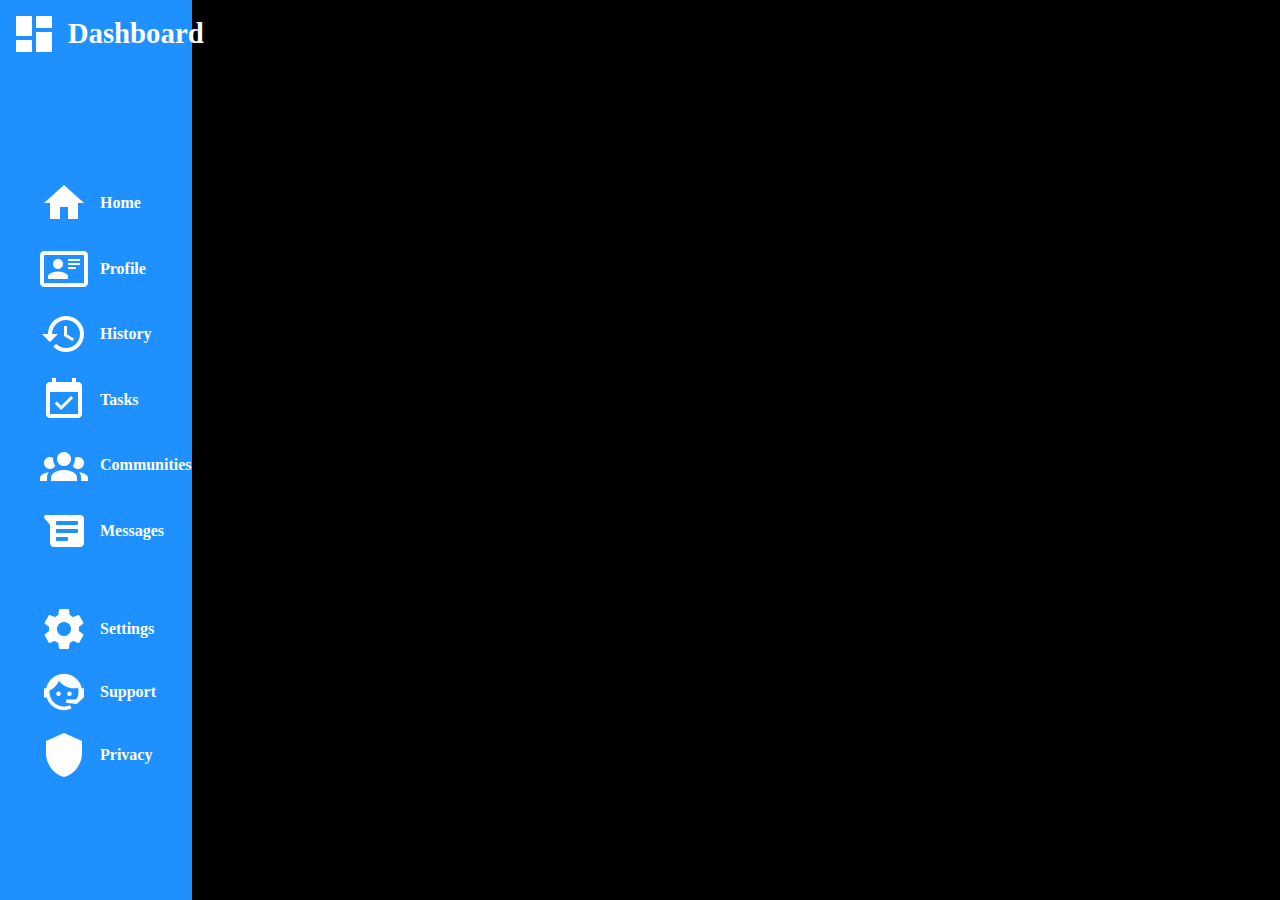
==== Admin-Dashboard/index.html @ 7d7d2ac3 "Finished the navigation bar" ====
<!DOCTYPE html>
<html lang="en">

<head>
    <meta charset="UTF-8">
    <meta http-equiv="X-UA-Compatible" content="IE=edge">
    <meta name="viewport" content="width=device-width, initial-scale=1.0">
    <title>Document</title>
    <link rel="stylesheet" href="style.css">
</head>

<body>
    <div class="nav">
        <div class="dashboard-icon">
            <img src="images/view-dashboard.png" alt="">
            Dashboard
        </div>
        <div class="section1">
            <ul>
                <li>
                    <a href="#">
                        <img src="images/home.png" alt="">
                        Home
                    </a>
                </li>
                <li>
                    <a href="#">
                        <img src="images/card-account-details-outline.png" alt="">
                        Profile
                    </a>
                </li>
                <li>
                    <a href="#">
                        <img src="images/history.png" alt="">
                        History
                    </a>
                </li>
                <li>
                    <a href="#">
                        <img src="images/calendar-check.png" alt="">
                        Tasks
                    </a>
                </li>
                <li>
                    <a href="#">
                        <img src="images/account-group.png" alt="">
                        Communities
                    </a>
                </li>
                <li>
                    <a href="#">
                        <img src="images/android-messages.png" alt="">
                        Messages
                    </a>
                </li>
            </ul>
        </div>
        <div class="section2">
            <ul>
                <li>
                    <a href="#">
                        <img src="images/cog.png" alt="">
                        Settings
                    </a>
                </li>
                <li>
                    <a href="#">
                        <img src="images/face-agent.png" alt="">
                        Support
                    </a>
                </li>
                <li>
                    <a href="#">
                        <img src="images/shield.png" alt="">
                        Privacy
                    </a>
                </li>
            </ul>
        </div>
    </div>
    <div class="main-content">

    </div>
</body>

</html>
---- Admin-Dashboard/style.css ----
body {
    margin: 0;
    background-color: black;
}

.dashboard-icon {
    display: grid;
    grid-auto-flow: column;
    place-content: start;
    place-items: center;
    column-gap: 10px;
    margin-left: 5%;
    margin-top: 5%;
    font-size: 1.8rem;
    
}

.nav {
    display: grid;
    width: 15vw;
    height: 100vh;
    background-color: dodgerblue;
    color: white;
    font-weight: bold;
}

.section1 {
    display: grid;
    grid-template-columns: 1fr;
    list-style: none;
}

.section1 ul {
    display: grid;
}

.section1 ul li a,
.section2 ul li a {
    display: grid;
    grid-template-columns: 60px 1fr;
    align-items: center;
}

a {
    text-decoration: none;
    color: white;
}

li {
    list-style: none;
}
.section2 ul {
    display: grid;
    gap: 15px;
}
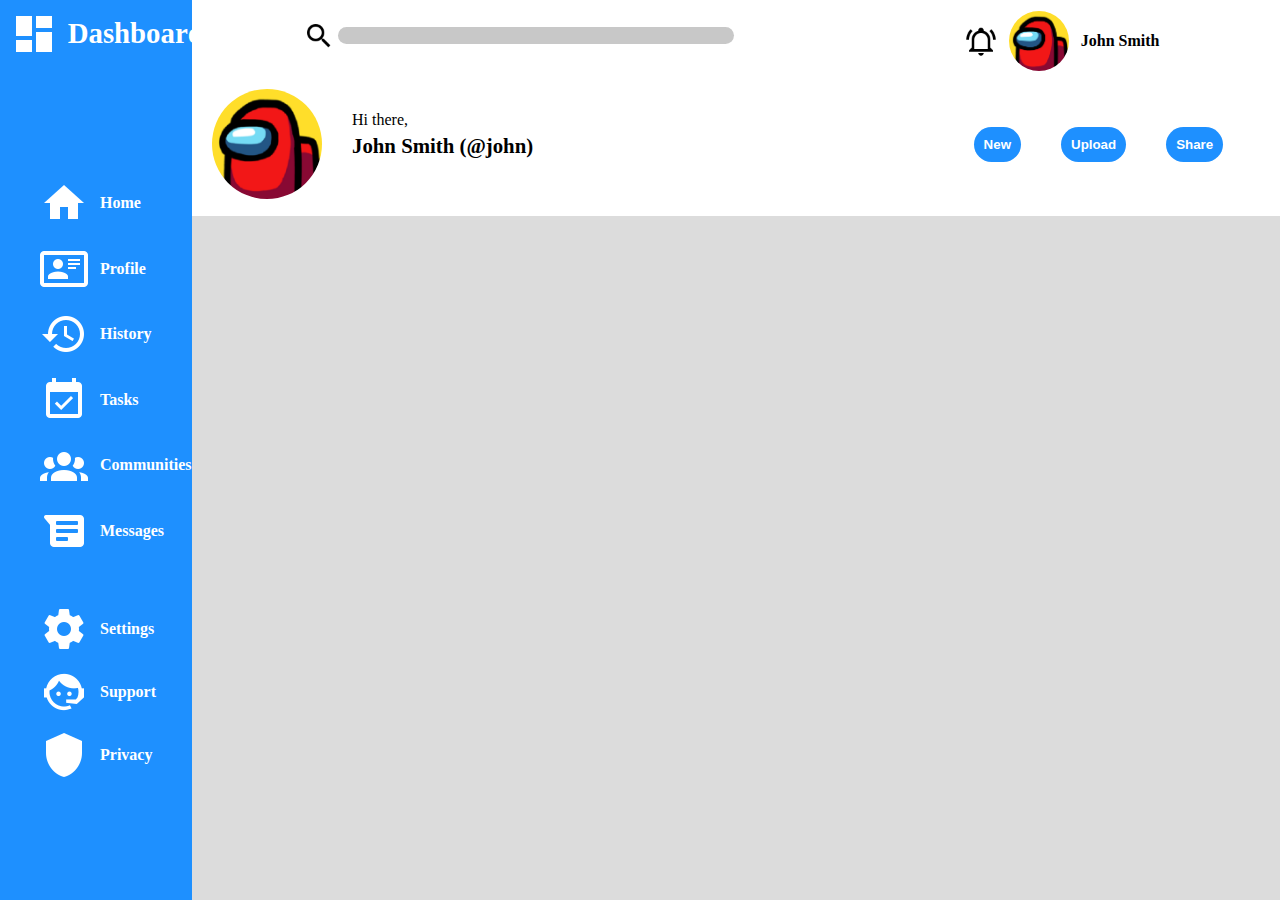
==== commit ea210704: "Finished the header" ====
--- a/Admin-Dashboard/index.html
+++ b/Admin-Dashboard/index.html
@@ -79,7 +79,31 @@
         </div>
     </div>
     <div class="main-content">
-
+        <div class="header">
+            <form action="" class="search-bar">
+                <input type="image" src="images/magnify.png" alt="">
+                <input type="text" name="" id="search-bar">
+            </form>
+            <div class="profile">
+                <input type="image" src="images/bell-ring-outline.png" alt="">
+                <img src="images/profile-picture.png" alt="SUS">
+                John Smith
+            </div>
+            <div class="profileBottom">
+                <img src="images/profile-picture.png" alt="imposter">
+                <div class="greeting">
+                    Hi there,
+                    <div>
+                        <p id="greetingName">John Smith (@john)</p>
+                    </div>
+                </div>
+            </div>
+            <div class="actionBtns">
+                <button>New</button>
+                <button>Upload</button>
+                <button>Share</button>
+            </div>
+        </div>
     </div>
 </body>
 
--- a/Admin-Dashboard/style.css
+++ b/Admin-Dashboard/style.css
@@ -1,6 +1,7 @@
 body {
+    display: flex;
     margin: 0;
-    background-color: black;
+    background-color: gainsboro;
 }
 
 .dashboard-icon {
@@ -52,4 +53,107 @@
 .section2 ul {
     display: grid;
     gap: 15px;
+}
+
+.main-content {
+    display: flex;
+    flex-direction: column;
+    height: 100%;
+    width: 100%;
+}
+
+.header {
+    display: grid;
+    grid-template-columns: repeat(10, 1fr);
+    grid-template-rows: 1fr 2fr;
+    width: 1fr;
+    height: 24vh;
+    background-color: white;
+}
+
+.profile > img {
+    max-width: 60px;
+}
+
+.profileBottom > img {
+    max-width: 110px;
+    border-radius: 50%;
+}
+
+.search-bar {
+    grid-area: 1 / 2 / 1 / 6; 
+    display: flex;
+    justify-content: space-around;
+}
+
+.profile {
+    grid-area: 1 / 8 / 1 / 10;
+    display: flex;
+    justify-content: space-evenly;
+    align-items: center;
+    font-weight: bold;
+    margin-top: 10px;
+}
+
+.profileBottom {
+    grid-area: 2 / 1 / 2 / 4;
+    display: grid;
+    align-items: center;
+    grid-template-columns: 140px 210px;
+    margin-left: 20px;
+}
+
+.actionBtns {
+    grid-area: 2 / 8 / 2 / 10;
+    display: flex;
+    align-self: center;
+    justify-content: space-between;
+}
+
+.search-bar > input[type="image"] {
+    align-self: center;
+    max-height: 32px;
+}
+
+.search-bar > input[type="text"] {
+    align-self: center;
+    width: 90%;
+    max-height: 20px;
+    border-radius: 15px;
+    border-style: none;
+    background-color: rgb(200, 200, 200);
+    margin-bottom: 2px;
+}
+
+.profile > input {
+    max-height: 32px;
+    align-self: center;
+}
+
+.profile > img {
+    border-radius: 50%;
+}
+
+.profileBottom .greeting {
+    display: flex;
+    flex-direction: column;
+    line-height: 0.3;
+
+}
+
+.greeting > div {
+    font-size: 1.3rem;
+    font-weight: bold;
+}
+
+.actionBtns button {
+    font-weight: bold;
+    margin: 20px;
+    color: white;
+    background-color: dodgerblue;
+    max-height: 40px;
+    width: 100px;
+    padding: 10px;
+    border-radius: 30px;
+    border-style: none;
 }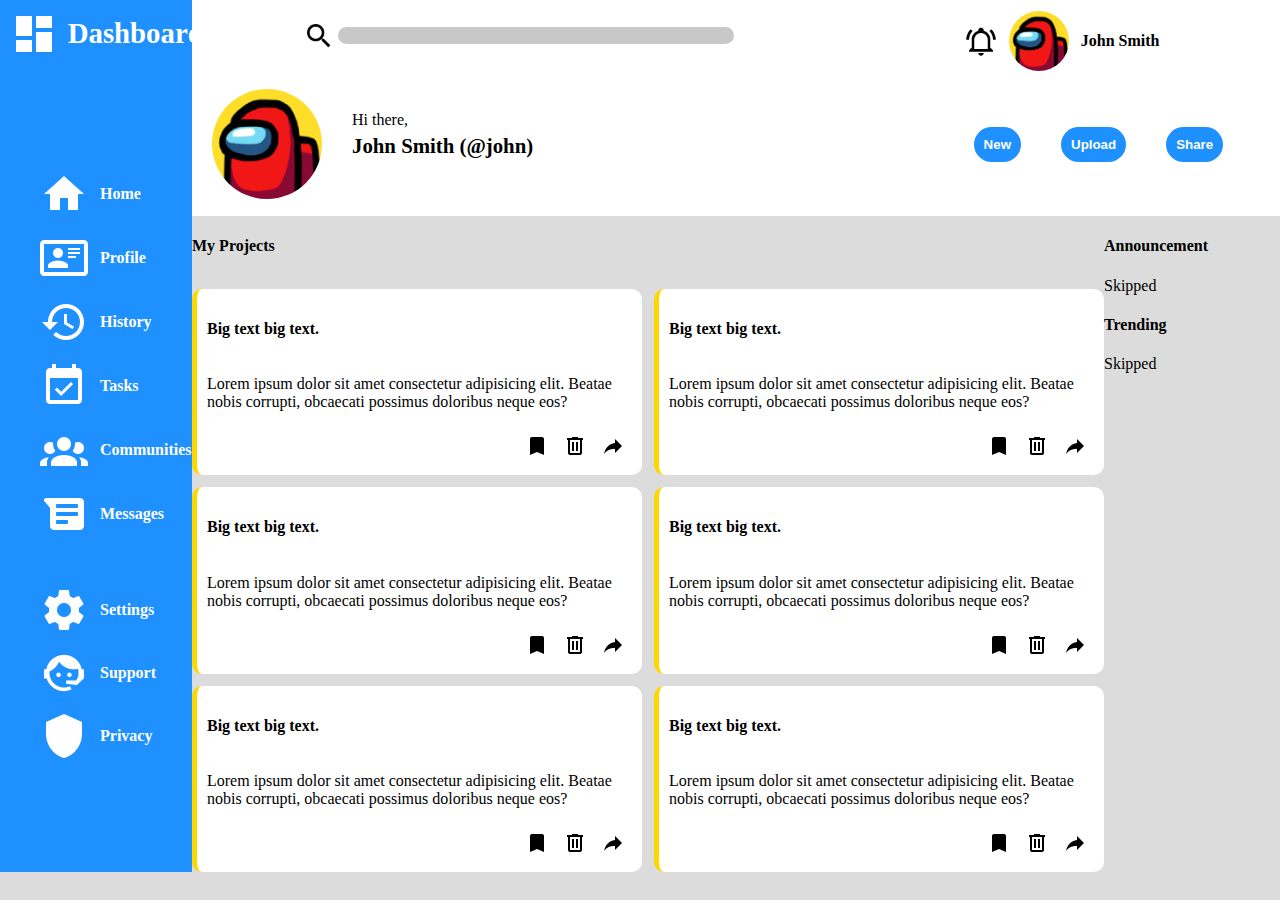
==== commit 4c967cf3: "decided to skip the announcement and trending part" ====
--- a/Admin-Dashboard/index.html
+++ b/Admin-Dashboard/index.html
@@ -104,6 +104,75 @@
                 <button>Share</button>
             </div>
         </div>
+        <div class="main">
+            <div class="projects">
+                <h4>My Projects</h4>
+                <div class="project">
+                    <h4>Big text big text.</h4>
+                    <p>Lorem ipsum dolor sit amet consectetur adipisicing elit. Beatae nobis corrupti, obcaecati possimus doloribus neque eos?</p>
+                    <div class="gridBtns">
+                        <input type="image" class="gridBtn" src="images/bookmark.png" alt="">
+                        <input type="image" class='gridBtn' src="images/trash-can-outline.png" alt="">
+                        <input type="image" class='gridBtn' src="images/share.png" alt="">
+                    </div>
+                </div>
+                <div class="project">
+                    <h4>Big text big text.</h4>
+                    <p>Lorem ipsum dolor sit amet consectetur adipisicing elit. Beatae nobis corrupti, obcaecati possimus doloribus neque eos?</p>
+                    <div class="gridBtns">
+                        <input type="image" class="gridBtn" src="images/bookmark.png" alt="">
+                        <input type="image" class='gridBtn' src="images/trash-can-outline.png" alt="">
+                        <input type="image" class='gridBtn' src="images/share.png" alt="">
+                    </div>
+                </div>
+                <div class="project">
+                    <h4>Big text big text.</h4>
+                    <p>Lorem ipsum dolor sit amet consectetur adipisicing elit. Beatae nobis corrupti, obcaecati possimus doloribus neque eos?</p>
+                    <div class="gridBtns">
+                        <input type="image" class="gridBtn" src="images/bookmark.png" alt="">
+                        <input type="image" class='gridBtn' src="images/trash-can-outline.png" alt="">
+                        <input type="image" class='gridBtn' src="images/share.png" alt="">
+                    </div>
+                </div>
+                <div class="project">
+                    <h4>Big text big text.</h4>
+                    <p>Lorem ipsum dolor sit amet consectetur adipisicing elit. Beatae nobis corrupti, obcaecati possimus doloribus neque eos?</p>
+                    <div class="gridBtns">
+                        <input type="image" class="gridBtn" src="images/bookmark.png" alt="">
+                        <input type="image" class='gridBtn' src="images/trash-can-outline.png" alt="">
+                        <input type="image" class='gridBtn' src="images/share.png" alt="">
+                    </div>
+                </div>
+                <div class="project">
+                    <h4>Big text big text.</h4>
+                    <p>Lorem ipsum dolor sit amet consectetur adipisicing elit. Beatae nobis corrupti, obcaecati possimus doloribus neque eos?</p>
+                    <div class="gridBtns">
+                        <input type="image" class="gridBtn" src="images/bookmark.png" alt="">
+                        <input type="image" class='gridBtn' src="images/trash-can-outline.png" alt="">
+                        <input type="image" class='gridBtn' src="images/share.png" alt="">
+                    </div>
+                </div>
+                <div class="project">
+                    <h4>Big text big text.</h4>
+                    <p>Lorem ipsum dolor sit amet consectetur adipisicing elit. Beatae nobis corrupti, obcaecati possimus doloribus neque eos?</p>
+                    <div class="gridBtns">
+                        <input type="image" class="gridBtn" src="images/bookmark.png" alt="">
+                        <input type="image" class='gridBtn' src="images/trash-can-outline.png" alt="">
+                        <input type="image" class='gridBtn' src="images/share.png" alt="">
+                    </div>
+                </div>
+            </div>
+            <div class="news">
+                <div class="announcement">
+                    <h4>Announcement</h4>
+                    Skipped
+                </div>
+                <div class="trending">
+                    <h4>Trending</h4>
+                    Skipped
+                </div>
+            </div>
+        </div>
     </div>
 </body>
 
--- a/Admin-Dashboard/style.css
+++ b/Admin-Dashboard/style.css
@@ -19,7 +19,6 @@
 .nav {
     display: grid;
     width: 15vw;
-    height: 100vh;
     background-color: dodgerblue;
     color: white;
     font-weight: bold;
@@ -156,4 +155,43 @@
     padding: 10px;
     border-radius: 30px;
     border-style: none;
+}
+
+.main {
+    display: flex;
+    justify-content: space-around;
+}
+
+.projects {
+    display: grid;
+    grid-template-columns: repeat( 2, 450px);
+    gap: 12px;
+}
+
+.project {
+    display: flex;
+    flex-direction: column;
+    background-color: white;
+    border-left: 5px solid gold;
+    border-radius: 10px;
+    padding: 10px;
+}
+
+.gridBtns {
+    display: flex;
+    justify-content: flex-end;
+}
+
+.gridBtn {
+    padding: 7px;
+}
+
+.projects > h4 {
+    grid-area: 1 / 1 / 1 / -1;
+}
+
+.news {
+    width: 25%;
+    display: flex;
+    flex-direction: column;
 }